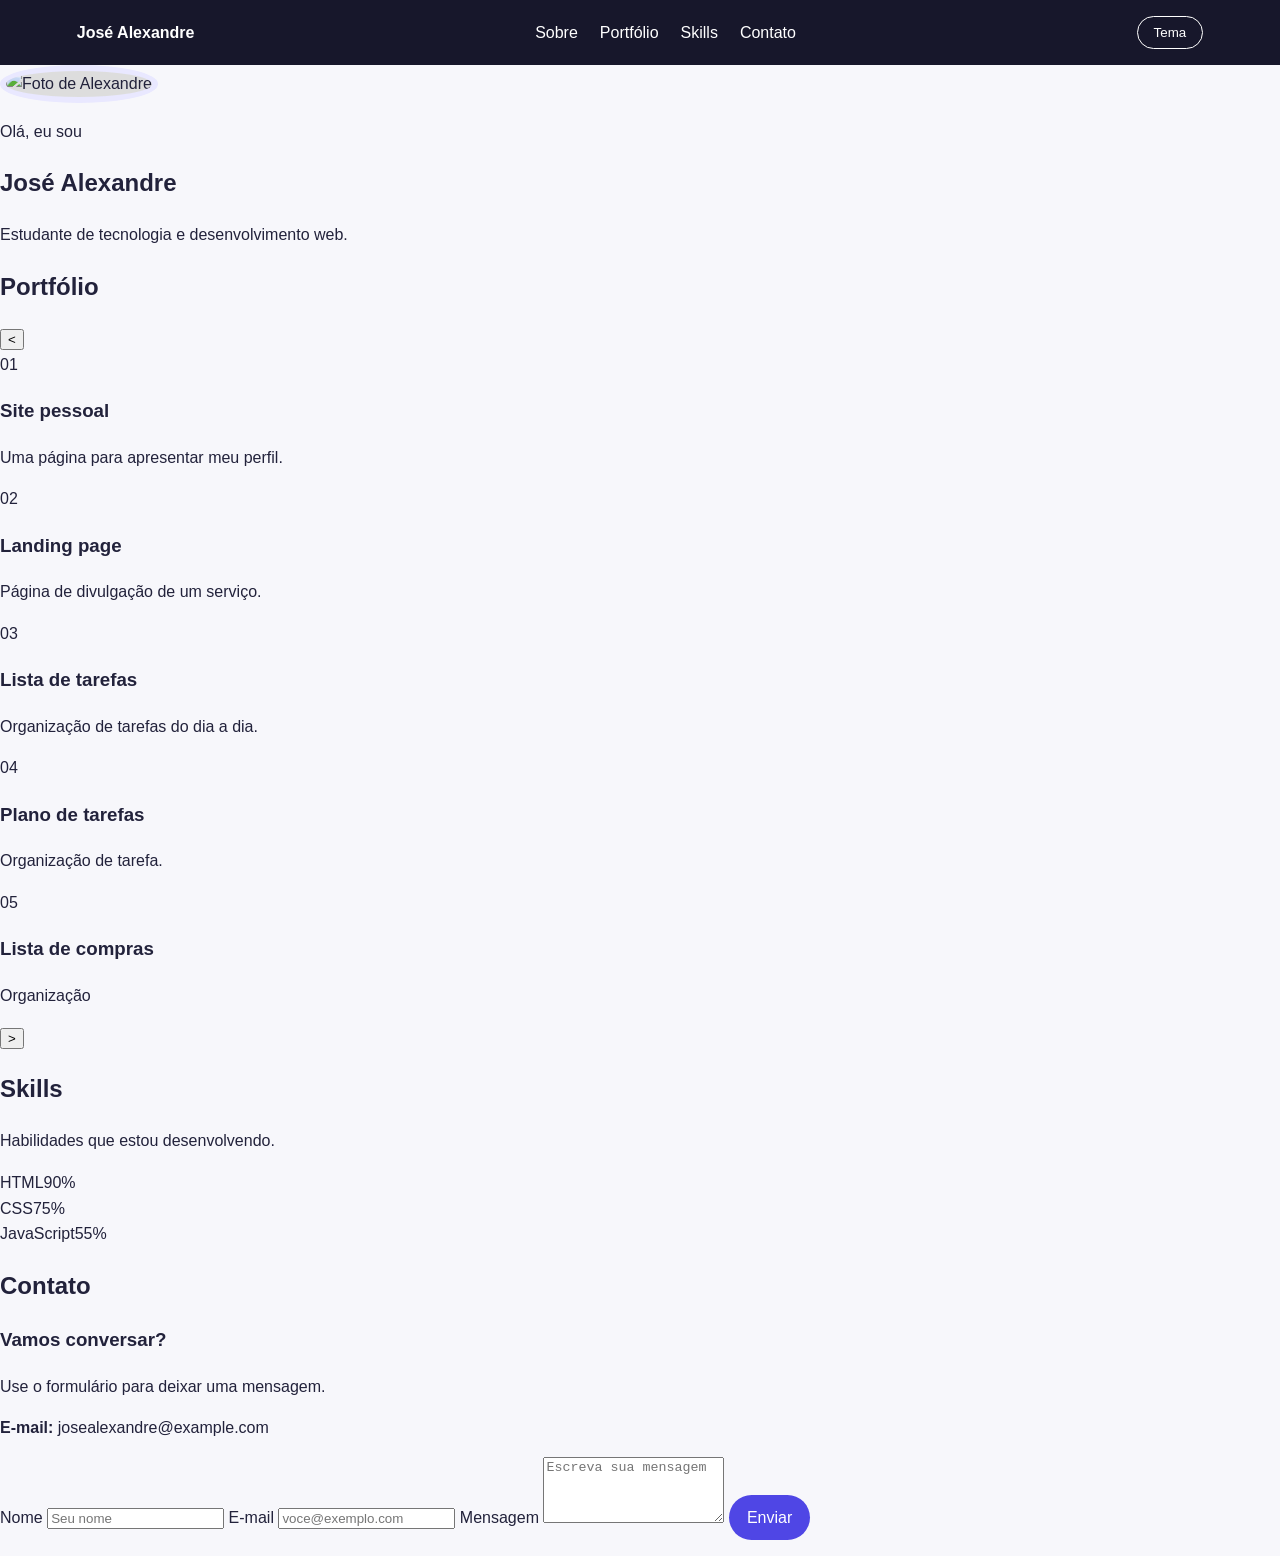
==== Portfolio alexandre/index.html @ 6c407e26 "Add files via upload" ====
<!DOCTYPE html>
<html lang="pt-BR">
<head>
  <meta charset="UTF-8">
  <meta name="viewport" content="width=device-width, initial-scale=1.0">
  <title>Portfólio de José Alexandre</title>
  <link rel="stylesheet" href="style.css">
</head>
<body>
  <header class="topo">
    <a class="logo" href="#sobre">José Alexandre</a>
    <nav>
      <a href="#sobre">Sobre</a>
      <a href="#portfolio">Portfólio</a>
      <a href="#skills">Skills</a>
      <a href="#contato">Contato</a>
    </nav>
    <button id="btn-tema" class="btn-tema" type="button">Tema</button>
  </header>


  <main>
    <section id="sobre" class="apresentacao">
      <img class="foto" src="foto.jpg" alt="Foto de Alexandre ">
      <div class="apresentacao-texto">
        <p class="saudacao">Olá, eu sou</p>
        <h1>José Alexandre</h1>
        <p>Estudante de tecnologia e desenvolvimento web.</p>

            </div>
                </section>
                 <section id="portfolio" class="secao">
      <h2>Portfólio</h2>
      <div class="carrossel">
        <button id="btn-anterior" class="seta" type="button" aria-label="Projetos anteriores">&lt;</button>

        <div class="trilho" id="trilho-projetos">
          <article class="card">
            <div class="card-imagem">01</div>
            <h3>Site pessoal</h3>
            <p>Uma página para apresentar meu perfil.</p>
          </article>

          <article class="card">
            <div class="card-imagem">02</div>
            <h3>Landing page</h3>
            <p>Página de divulgação de um serviço.</p>
          </article>

          <article class="card">
            <div class="card-imagem">03</div>
            <h3>Lista de tarefas</h3>
            <p>Organização de tarefas do dia a dia.</p>
          </article>
        
           <article class="card">
            <div class="card-imagem">04</div>
            <h3>Plano de tarefas</h3>
            <p>Organização de tarefa.</p>
          </article>

           <article class="card">
            <div class="card-imagem">05</div>
            <h3>Lista de compras</h3>
            <p>Organização</p>
          </article>

        </div>

        <button id="btn-proximo" class="seta" type="button" aria-label="Próximos projetos">&gt;</button>
      </div>
    </section>
    
    <section id="skills" class="secao">
      <h2>Skills</h2>
      <p>Habilidades que estou desenvolvendo.</p>

      <div class="skill">
        <div class="skill-cabecalho">
          <span>HTML</span><span>90%</span>
        </div>
        <div class="barra">
          <div class="nivel" data-nivel="90"></div>
        </div>
      </div>

      <div class="skill">
        <div class="skill-cabecalho">
          <span>CSS</span><span>75%</span>
        </div>
        <div class="barra">
          <div class="nivel" data-nivel="75"></div>
        </div>
      </div>

      <div class="skill">
        <div class="skill-cabecalho">
          <span>JavaScript</span><span>55%</span>
        </div>
        <div class="barra">
          <div class="nivel" data-nivel="55"></div>
        </div>
      </div>
    </section>
    <section id="contato" class="secao">
      <h2>Contato</h2>
      <div class="contato-grid">
        <article class="card contato-card">
          <h3>Vamos conversar?</h3>
          <p>Use o formulário para deixar uma mensagem.</p>
          <p><strong>E-mail:</strong> josealexandre@example.com</p>
        </article>

        <form id="form-contato" class="formulario" novalidate>
          <label for="nome">Nome</label>
          <input id="nome" type="text" placeholder="Seu nome">

          <label for="email">E-mail</label>
          <input id="email" type="email" placeholder="voce@exemplo.com">

          <label for="mensagem">Mensagem</label>
          <textarea id="mensagem" rows="4" placeholder="Escreva sua mensagem"></textarea>

          <button class="botao" type="submit">Enviar</button>
          <p id="retorno-formulario" role=">
          /form>
        /div>
    /section>
/main>

  footer>
    p>© 2026 José Alexandre · Portfólio pessoal</p>
  /footer>

    <script src="script.js"></script>
</body>
</html>
---- Portfolio alexandre/style.css ----
/* 1. variaveis e fonte */
:root {
--cor-principal:#4f46e5;
--cor-fundo:#f7f7fb;
--cor-texto: #22223b;
--cor-cartao: #ffffff;
--cor-suave: #e9e8ff;
--fonte: arial, helvetica  , sans-serif
}

*{
    box-sizing: border-box;
}

html{
    scroll-behavior: smooth;
}

body {
    margin: 0;
    font-family: var(--fonte);
    background: var(--cor-fundo);
    color: var(--cor-texto);
    line-height: 1.6;
}

 a{
    color: inherit;
 }

 /* 2. cabeçlho e menu */
 .topo {
position: sticky;
top: 0;
z-index: 10;
display: flex;
align-items: center;
justify-content: space-between ;
gap: 20px;
padding: 16px 6%;
background: #17172b;
color: #fff;
}

.logo {
    font-weight: 700;
    text-decoration: none;
}
nav{

    display: flex;
    gap: 22px;
}
nav a {
text-decoration: none;
}
 nav a:hover {
    color: #c7c4ff
 }

 botoes
 button,
 .botao {
cursor: pointer;
font: inherit;
 }
 .botao{
    display: inline-block;
    border: 0;
    border-radius: 999px;
    padding: 10px 18px;
    color: white;
    background: var(--cor-principal);
    text-decoration: none; 
 }

 .btn-tema{
    border: 1px solid white;
    border-radius: 999px;
    padding: 8px 16px;
    background: transparent;
    color: white;
 }

 estrutura principal
 main {
    width: min(1100px, 88%);
    margin: 0 auto;
 }
 section{
    scroll-margin-top: 90px;
 }

  apresentacao
  .apresentacao {
    min-height: 430px;
    display: flex;
    align-items: center;
    justify-content: center;
    gap: 48px;
    padding: 70px 0;
  }

  .foto{
    width: 230px;
    height: 230px;
    border-radius: 50%;
    object-fit: cover;
    border: 6px solid var(--cor-suave);
    background: #ddd;
  }
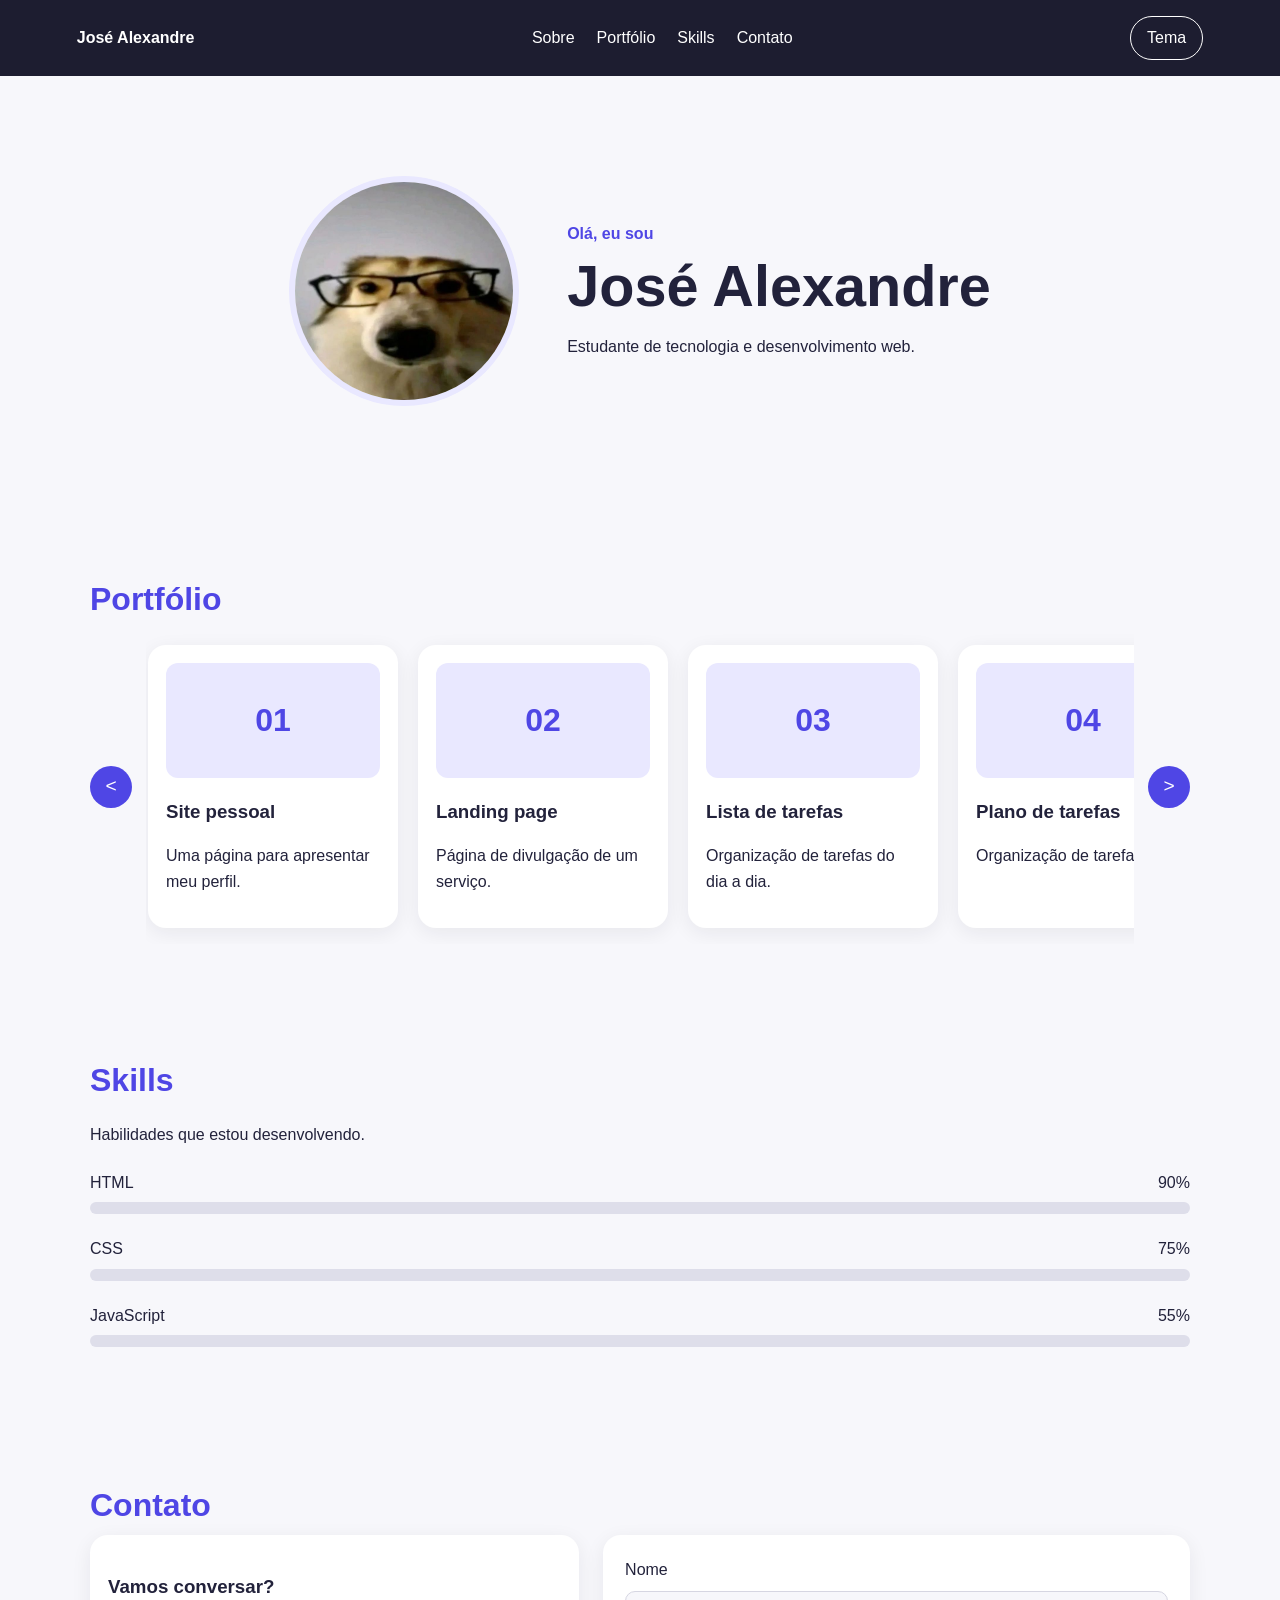
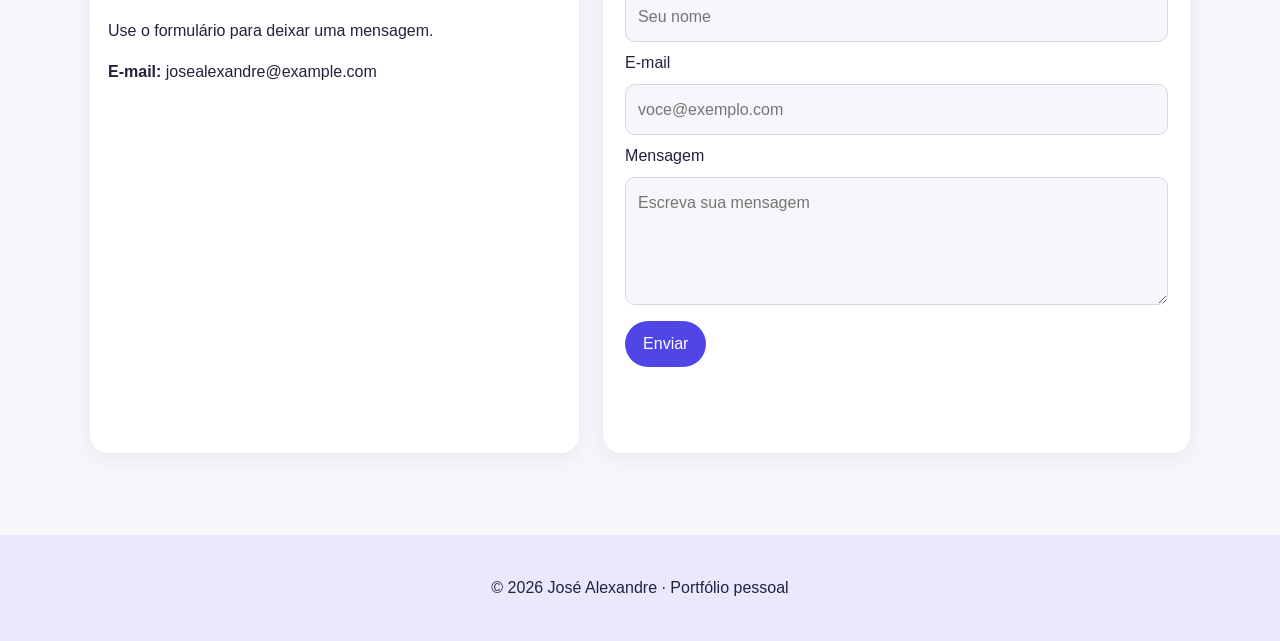
==== commit 9be43149: "Add files via upload" ====
--- a/Portfolio alexandre/index.html
+++ b/Portfolio alexandre/index.html
@@ -21,7 +21,7 @@
 
   <main>
     <section id="sobre" class="apresentacao">
-      <img class="foto" src="foto.jpg" alt="Foto de Alexandre ">
+      <img class="foto" src="image.png" alt="Foto de Alexandre ">
       <div class="apresentacao-texto">
         <p class="saudacao">Olá, eu sou</p>
         <h1>José Alexandre</h1>
@@ -122,16 +122,18 @@
           <textarea id="mensagem" rows="4" placeholder="Escreva sua mensagem"></textarea>
 
           <button class="botao" type="submit">Enviar</button>
-          <p id="retorno-formulario" role=">
-          /form>
-        /div>
-    /section>
-/main>
+          <p id="retorno-formulario" role="status" aria-live="polite"></p>
+        </form>
+      </div>
+    </section>
+  </main>
 
-  footer>
-    p>© 2026 José Alexandre · Portfólio pessoal</p>
-  /footer>
 
-    <script src="script.js"></script>
+  <footer>
+    <p>© 2026 José Alexandre · Portfólio pessoal</p>
+  </footer>
+
+
+  <script src="script.js"></script>
 </body>
-</html>+</html>
--- a/Portfolio alexandre/style.css
+++ b/Portfolio alexandre/style.css
@@ -1,111 +1,369 @@
-/* 1. variaveis e fonte */
+
+
 :root {
---cor-principal:#4f46e5;
---cor-fundo:#f7f7fb;
---cor-texto: #22223b;
---cor-cartao: #ffffff;
---cor-suave: #e9e8ff;
---fonte: arial, helvetica  , sans-serif
-}
-
-*{
-    box-sizing: border-box;
-}
-
-html{
-    scroll-behavior: smooth;
-}
+  --cor-principal: #4f46e5;
+  --cor-fundo: #f7f7fb;
+  --cor-texto: #22223b;
+  --cor-cartao: #ffffff;
+  --cor-suave: #e9e8ff;
+  --fonte: Arial, Helvetica, sans-serif;
+}
+
+
+* {
+  box-sizing: border-box;
+}
+
+
+html {
+  scroll-behavior: smooth;
+}
+
 
 body {
-    margin: 0;
-    font-family: var(--fonte);
-    background: var(--cor-fundo);
-    color: var(--cor-texto);
-    line-height: 1.6;
-}
-
- a{
-    color: inherit;
- }
-
- /* 2. cabeçlho e menu */
- .topo {
-position: sticky;
-top: 0;
-z-index: 10;
-display: flex;
-align-items: center;
-justify-content: space-between ;
-gap: 20px;
-padding: 16px 6%;
-background: #17172b;
-color: #fff;
-}
+  margin: 0;
+  font-family: var(--fonte);
+  background: var(--cor-fundo);
+  color: var(--cor-texto);
+  line-height: 1.6;
+}
+
+
+a {
+  color: inherit;
+}
+
+
+.topo {
+  position: sticky;
+  top: 0;
+  z-index: 10;
+  display: flex;
+  align-items: center;
+  justify-content: space-between;
+  gap: 20px;
+  padding: 16px 6%;
+  background: #1d1d30;
+  color: #fff;
+}
+
 
 .logo {
-    font-weight: 700;
-    text-decoration: none;
-}
-nav{
-
-    display: flex;
-    gap: 22px;
-}
+  font-weight: 700;
+  text-decoration: none;
+}
+
+
+nav {
+  display: flex;
+  gap: 22px;
+}
+
+
 nav a {
-text-decoration: none;
-}
- nav a:hover {
-    color: #c7c4ff
- }
-
- botoes
- button,
- .botao {
-cursor: pointer;
-font: inherit;
- }
- .botao{
-    display: inline-block;
-    border: 0;
-    border-radius: 999px;
-    padding: 10px 18px;
-    color: white;
-    background: var(--cor-principal);
-    text-decoration: none; 
- }
-
- .btn-tema{
-    border: 1px solid white;
-    border-radius: 999px;
-    padding: 8px 16px;
-    background: transparent;
-    color: white;
- }
-
- estrutura principal
- main {
-    width: min(1100px, 88%);
-    margin: 0 auto;
- }
- section{
-    scroll-margin-top: 90px;
- }
-
-  apresentacao
+  text-decoration: none;
+}
+
+
+nav a:hover {
+  color: #c7c4ff;
+}
+
+
+button,
+.botao {
+  cursor: pointer;
+  font: inherit;
+}
+
+
+.botao {
+  display: inline-block;
+  border: 0;
+  border-radius: 999px;
+  padding: 10px 18px;
+  color: white;
+  background: var(--cor-principal);
+  text-decoration: none;
+}
+
+
+.btn-tema {
+  border: 1px solid white;
+  border-radius: 999px;
+  padding: 8px 16px;
+  background: transparent;
+  color: white;
+}
+
+
+main {
+  width: min(1100px, 88%);
+  margin: 0 auto;
+}
+
+
+section {
+  scroll-margin-top: 90px;
+}
+
+
+.apresentacao {
+  min-height: 430px;
+  display: flex;
+  align-items: center;
+  justify-content: center;
+  gap: 48px;
+  padding: 70px 0;
+}
+
+
+.foto {
+  width: 230px;
+  height: 230px;
+  border-radius: 50%;
+  object-fit: cover;
+  border: 6px solid var(--cor-suave);
+  background: #ddd;
+}
+
+
+.apresentacao-texto {
+  max-width: 600px;
+}
+
+
+.saudacao {
+  color: var(--cor-principal);
+  font-weight: 700;
+  margin-bottom: 0;
+}
+
+
+h1 {
+  font-size: clamp(2.2rem, 5vw, 3.6rem);
+  line-height: 1.1;
+  margin: 8px 0 16px;
+}
+
+
+.secao {
+  padding: 42px 0;
+}
+
+
+h2 {
+  color: var(--cor-principal);
+  font-size: 2rem;
+  margin-bottom: 4px;
+}
+
+
+.carrossel {
+  display: flex;
+  align-items: center;
+  gap: 14px;
+}
+
+
+.trilho {
+  display: flex;
+  gap: 20px;
+  overflow: hidden;
+  scroll-behavior: smooth;
+  padding: 16px 2px;
+  flex: 1;
+}
+
+
+.card {
+  flex: 0 0 250px;
+  border-radius: 18px;
+  padding: 18px;
+  background: var(--cor-cartao);
+  box-shadow: 0 5px 20px #17172b12;
+}
+
+
+.card h3 {
+  margin-bottom: 6px;
+}
+
+
+.card-imagem {
+  display: grid;
+  place-items: center;
+  height: 115px;
+  border-radius: 12px;
+  color: var(--cor-principal);
+  font-size: 2rem;
+  font-weight: 700;
+  background: var(--cor-suave);
+}
+
+
+.seta {
+  flex: 0 0 42px;
+  width: 42px;
+  height: 42px;
+  border: 0;
+  border-radius: 50%;
+  background: var(--cor-principal);
+  color: #fff;
+  font-size: 1.2rem;
+}
+
+
+.skill {
+  margin: 22px 0;
+}
+
+
+.skill-cabecalho {
+  display: flex;
+  justify-content: space-between;
+  margin-bottom: 7px;
+}
+
+
+.barra {
+  height: 12px;
+  overflow: hidden;
+  border-radius: 99px;
+  background: #dedeea;
+}
+
+
+.nivel {
+  width: 0;
+  height: 100%;
+  border-radius: inherit;
+  background: var(--cor-principal);
+  transition: width 1.2s ease;
+}
+
+
+.contato-grid {
+  display: grid;
+  grid-template-columns: 1fr 1.2fr;
+  gap: 24px;
+}
+
+
+.contato-card {
+  flex: initial;
+}
+
+
+.formulario {
+  display: flex;
+  flex-direction: column;
+  gap: 8px;
+  padding: 22px;
+  border-radius: 18px;
+  background: var(--cor-cartao);
+  box-shadow: 0 5px 20px #17172b12;
+}
+
+
+input,
+textarea {
+  width: 100%;
+  padding: 12px;
+  border: 1px solid #d6d6e2;
+  border-radius: 10px;
+  font: inherit;
+  background: var(--cor-fundo);
+  color: var(--cor-texto);
+}
+
+
+.formulario .botao {
+  align-self: flex-start;
+  margin-top: 8px;
+}
+
+
+#retorno-formulario {
+  min-height: 1.5em;
+}
+
+
+footer {
+  text-align: center;
+  padding: 24px;
+  margin-top: 40px;
+  background: var(--cor-suave);
+}
+
+
+body.escuro {
+  --cor-fundo: #151522;
+  --cor-texto: #f1f1fa;
+  --cor-cartao: #222236;
+  --cor-suave: #30304a;
+}
+
+
+body.escuro .barra {
+  background: #45455e;
+}
+
+
+body.escuro input,
+body.escuro textarea {
+  border-color: #45455e;
+}
+
+
+@media (max-width: 700px) {
+  .topo {
+    flex-wrap: wrap;
+    justify-content: center;
+  }
+
+
+  nav {
+    order: 3;
+    width: 100%;
+    justify-content: center;
+    flex-wrap: wrap;
+    gap: 12px;
+  }
+
+
   .apresentacao {
-    min-height: 430px;
-    display: flex;
-    align-items: center;
-    justify-content: center;
-    gap: 48px;
-    padding: 70px 0;
-  }
-
-  .foto{
-    width: 230px;
-    height: 230px;
-    border-radius: 50%;
-    object-fit: cover;
-    border: 6px solid var(--cor-suave);
-    background: #ddd;
-  }+    flex-direction: column;
+    text-align: center;
+    gap: 24px;
+    padding: 45px 0;
+  }
+
+
+  .foto {
+    width: 180px;
+    height: 180px;
+  }
+
+
+  .contato-grid {
+    grid-template-columns: 1fr;
+  }
+
+
+  .carrossel {
+    gap: 8px;
+  }
+
+
+  .card {
+    flex-basis: 220px;
+  }
+
+
+  main {
+    width: 92%;
+  }
+}
+
+
